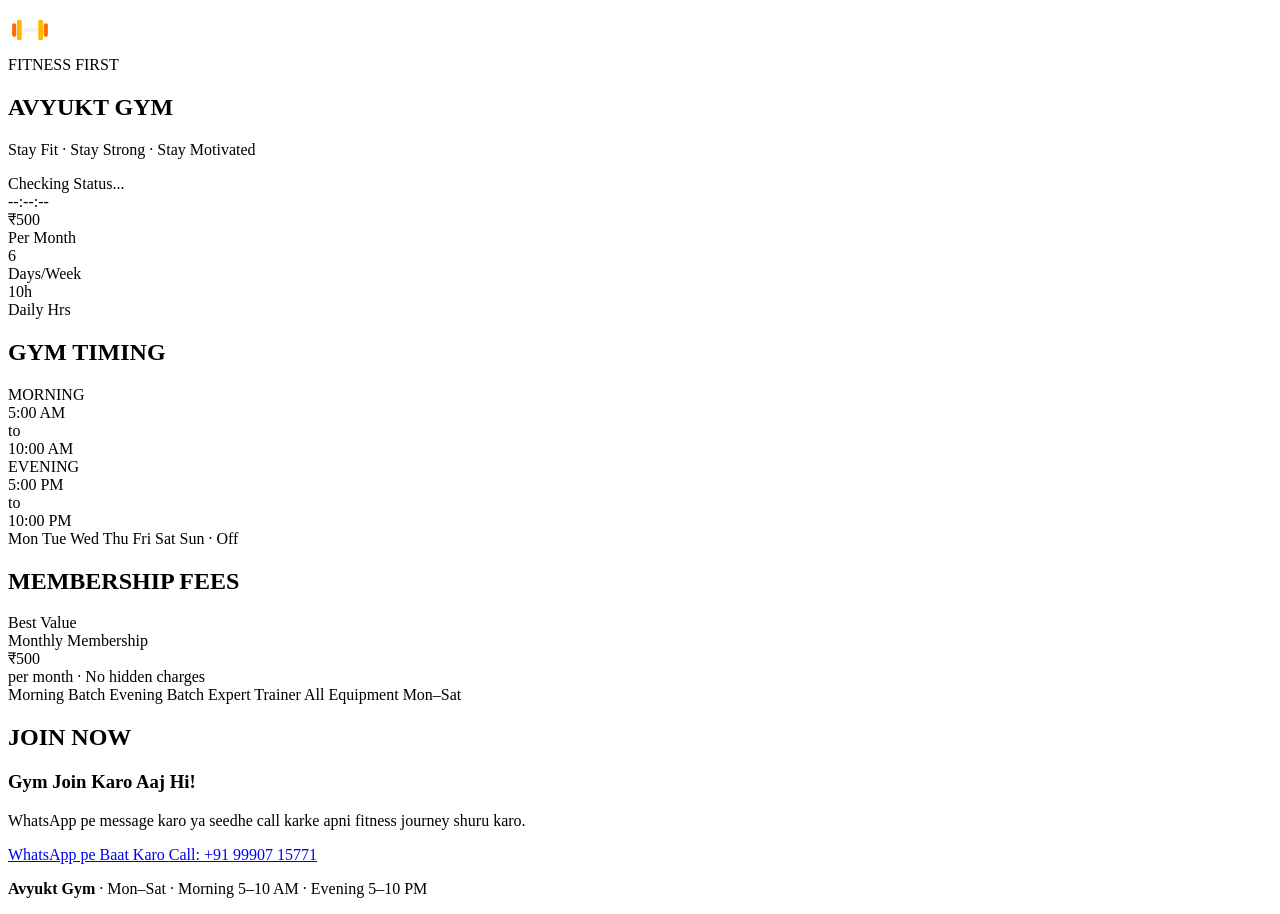
==== public/index.html @ fd51e1e1 "feat: add web showcase site Create a static showcase website for Avyukt Gym in the `public/` directo" ====
<!DOCTYPE html>
<html lang="hi">
<head>
  <meta charset="UTF-8" />
  <meta name="viewport" content="width=device-width, initial-scale=1.0, viewport-fit=cover" />
  <meta name="theme-color" content="#ff6b00" />
  <meta name="description" content="Avyukt Gym – Morning 5-10 AM & Evening 5-10 PM. ₹500/month. Monday to Saturday. Join on WhatsApp: 9990715771" />
  <meta property="og:title" content="Avyukt Gym" />
  <meta property="og:description" content="₹500/month | Morning & Evening Batches | Mon–Sat" />
  <title>Avyukt Gym</title>
  <link rel="preconnect" href="https://fonts.googleapis.com" />
  <link rel="preconnect" href="https://fonts.gstatic.com" crossorigin />
  <link href="https://fonts.googleapis.com/css2?family=Poppins:wght@400;500;600;700&family=Rajdhani:wght@600;700&display=swap" rel="stylesheet" />
  <link rel="stylesheet" href="/style.css" />
</head>
<body>
  <section class="hero" aria-label="Avyukt Gym Hero Section">
    <div class="hero-glow" aria-hidden="true"></div>
    <div class="hero-content">
      <div class="logo-ring" aria-hidden="true">
        <svg viewBox="0 0 64 64" width="44" height="44" fill="none" xmlns="http://www.w3.org/2000/svg">
          <rect x="6" y="22" width="6" height="20" rx="3" fill="#FF6B00" />
          <rect x="13" y="17" width="7" height="30" rx="3" fill="#FFB703" />
          <rect x="20" y="29" width="24" height="6" rx="2" fill="#F4F5F8" />
          <rect x="44" y="17" width="7" height="30" rx="3" fill="#FFB703" />
          <rect x="52" y="22" width="6" height="20" rx="3" fill="#FF6B00" />
        </svg>
      </div>

      <span class="hero-badge">FITNESS FIRST</span>

      <h1>
        AVYUKT
        <span>GYM</span>
      </h1>

      <p class="hero-tagline">Stay Fit · Stay Strong · Stay Motivated</p>

      <div id="gym-status" class="gym-status closed">Checking Status...</div>
      <span id="live-time">--:--:--</span>

      <div class="hero-stats">
        <div class="stat-item">
          <div class="stat-num">₹500</div>
          <div class="stat-label">Per Month</div>
        </div>
        <div class="stat-divider"></div>
        <div class="stat-item">
          <div class="stat-num">6</div>
          <div class="stat-label">Days/Week</div>
        </div>
        <div class="stat-divider"></div>
        <div class="stat-item">
          <div class="stat-num">10h</div>
          <div class="stat-label">Daily Hrs</div>
        </div>
      </div>
    </div>
  </section>

  <main class="main-content">
    <section class="section">
      <div class="section-header">
        <span class="section-dot"></span>
        <h2>GYM TIMING</h2>
      </div>

      <div class="timing-grid">
        <div class="card timing-card">
          <span class="session-pill morning">MORNING</span>
          <div class="time-range">5:00 AM</div>
          <div class="time-to">to</div>
          <div class="time-range">10:00 AM</div>
        </div>

        <div class="card timing-card">
          <span class="session-pill evening">EVENING</span>
          <div class="time-range">5:00 PM</div>
          <div class="time-to">to</div>
          <div class="time-range">10:00 PM</div>
        </div>
      </div>

      <div class="card days-card">
        <div class="days-row">
          <span class="day-chip open">Mon</span>
          <span class="day-chip open">Tue</span>
          <span class="day-chip open">Wed</span>
          <span class="day-chip open">Thu</span>
          <span class="day-chip open">Fri</span>
          <span class="day-chip open">Sat</span>
          <span class="day-chip closed">Sun · Off</span>
        </div>
      </div>
    </section>

    <section class="section">
      <div class="section-header">
        <span class="section-dot"></span>
        <h2>MEMBERSHIP FEES</h2>
      </div>

      <div class="card fees-card">
        <span class="fees-popular">Best Value</span>
        <div class="fees-label">Monthly Membership</div>
        <div class="fees-amount"><span class="fees-currency">₹</span>500</div>
        <div class="fees-period">per month · No hidden charges</div>
        <div class="fees-perks">
          <span class="perk-chip">Morning Batch</span>
          <span class="perk-chip">Evening Batch</span>
          <span class="perk-chip">Expert Trainer</span>
          <span class="perk-chip">All Equipment</span>
          <span class="perk-chip">Mon–Sat</span>
        </div>
      </div>
    </section>

    <section class="section">
      <div class="section-header">
        <span class="section-dot"></span>
        <h2>JOIN NOW</h2>
      </div>

      <div class="card join-card">
        <h3>Gym Join Karo Aaj Hi!</h3>
        <p>WhatsApp pe message karo ya seedhe call karke apni fitness journey shuru karo.</p>

        <div class="cta-group">
          <a
            id="whatsapp-join-btn"
            href="https://wa.me/919990715771?text=Namaste%20Sir%2C%20main%20Avyukt%20Gym%20join%20karna%20chahta%20hoon.%20Kripya%20details%20bataiye."
            target="_blank"
            rel="noopener noreferrer"
            class="btn-whatsapp"
          >
            WhatsApp pe Baat Karo
          </a>

          <a href="tel:+919990715771" class="btn-call">
            Call: +91 99907 15771
          </a>
        </div>
      </div>
    </section>
  </main>

  <footer class="footer">
    <p><strong>Avyukt Gym</strong> · Mon–Sat · Morning 5–10 AM · Evening 5–10 PM</p>
  </footer>

  <script src="/app.js"></script>
</body>
</html>
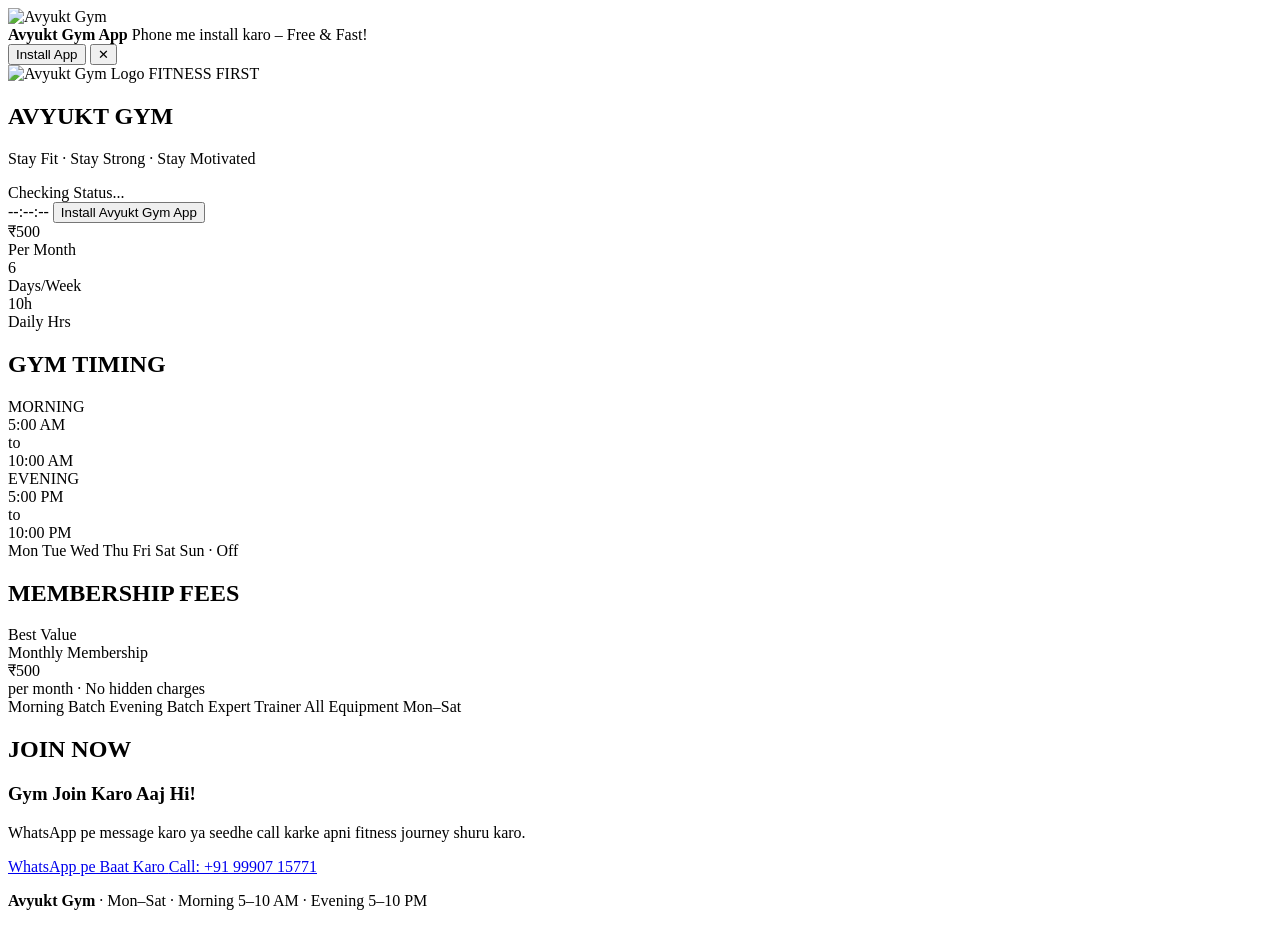
==== commit ed501520: "feat: add Progressive Web App (PWA) support Implemented manifest.json, service worker registration, " ====
--- a/public/index.html
+++ b/public/index.html
@@ -5,27 +5,40 @@
   <meta name="viewport" content="width=device-width, initial-scale=1.0, viewport-fit=cover" />
   <meta name="theme-color" content="#ff6b00" />
   <meta name="description" content="Avyukt Gym – Morning 5-10 AM & Evening 5-10 PM. ₹500/month. Monday to Saturday. Join on WhatsApp: 9990715771" />
+  <meta name="mobile-web-app-capable" content="yes" />
+  <meta name="apple-mobile-web-app-capable" content="yes" />
+  <meta name="apple-mobile-web-app-status-bar-style" content="black-translucent" />
+  <meta name="apple-mobile-web-app-title" content="Avyukt Gym" />
   <meta property="og:title" content="Avyukt Gym" />
   <meta property="og:description" content="₹500/month | Morning & Evening Batches | Mon–Sat" />
   <title>Avyukt Gym</title>
+
+  <link rel="manifest" href="/manifest.json" />
+  <link rel="apple-touch-icon" href="/apple-touch-icon.png" />
+  <link rel="icon" type="image/png" href="/icon-192.png" />
   <link rel="preconnect" href="https://fonts.googleapis.com" />
   <link rel="preconnect" href="https://fonts.gstatic.com" crossorigin />
   <link href="https://fonts.googleapis.com/css2?family=Poppins:wght@400;500;600;700&family=Rajdhani:wght@600;700&display=swap" rel="stylesheet" />
   <link rel="stylesheet" href="/style.css" />
 </head>
 <body>
+  <div id="install-banner" class="install-banner hidden" role="region" aria-label="Install Avyukt Gym App">
+    <div class="install-left">
+      <img src="/icon-192.png" alt="Avyukt Gym" class="install-icon" />
+      <div class="install-copy">
+        <strong>Avyukt Gym App</strong>
+        <span id="install-hint">Phone me install karo – Free &amp; Fast!</span>
+      </div>
+    </div>
+    <div class="install-actions">
+      <button id="install-btn" type="button" class="btn-install">Install App</button>
+      <button id="close-banner" type="button" class="btn-close" aria-label="Close">✕</button>
+    </div>
+  </div>
+
   <section class="hero" aria-label="Avyukt Gym Hero Section">
-    <div class="hero-glow" aria-hidden="true"></div>
     <div class="hero-content">
-      <div class="logo-ring" aria-hidden="true">
-        <svg viewBox="0 0 64 64" width="44" height="44" fill="none" xmlns="http://www.w3.org/2000/svg">
-          <rect x="6" y="22" width="6" height="20" rx="3" fill="#FF6B00" />
-          <rect x="13" y="17" width="7" height="30" rx="3" fill="#FFB703" />
-          <rect x="20" y="29" width="24" height="6" rx="2" fill="#F4F5F8" />
-          <rect x="44" y="17" width="7" height="30" rx="3" fill="#FFB703" />
-          <rect x="52" y="22" width="6" height="20" rx="3" fill="#FF6B00" />
-        </svg>
-      </div>
+      <img src="/icon-192.png" alt="Avyukt Gym Logo" class="hero-logo" />
 
       <span class="hero-badge">FITNESS FIRST</span>
 
@@ -38,6 +51,10 @@
 
       <div id="gym-status" class="gym-status closed">Checking Status...</div>
       <span id="live-time">--:--:--</span>
+
+      <button id="hero-install-btn" type="button" class="hero-install-btn hidden">
+        Install Avyukt Gym App
+      </button>
 
       <div class="hero-stats">
         <div class="stat-item">
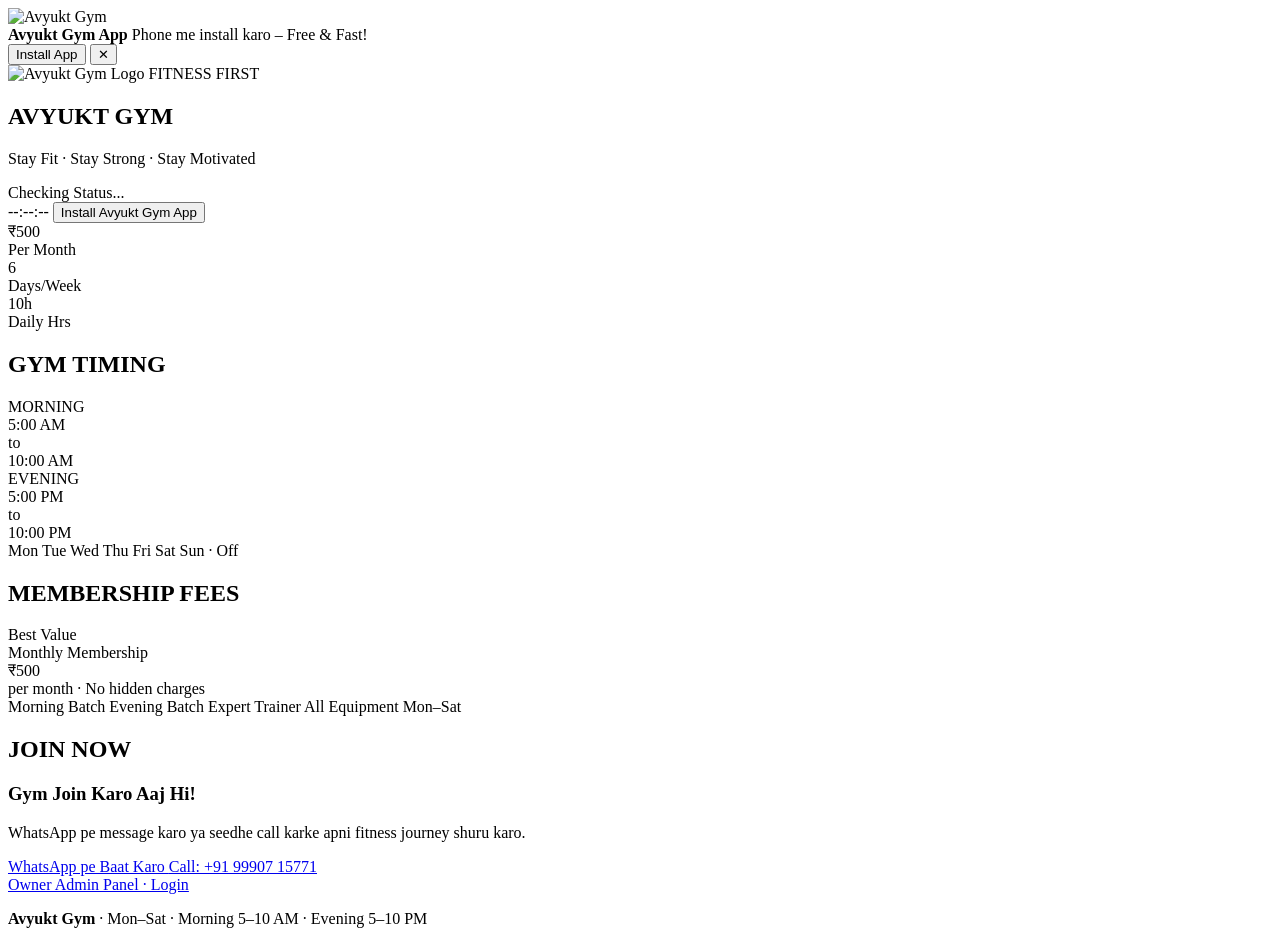
==== commit 0350f2a6: "feat: implement owner admin panel with authentication Add an admin dashboard with Firebase Google Au" ====
--- a/public/index.html
+++ b/public/index.html
@@ -159,6 +159,12 @@
         </div>
       </div>
     </section>
+
+    <section class="section admin-entry-section">
+      <a href="/admin.html" id="owner-admin-btn" class="btn-admin">
+        Owner Admin Panel · Login
+      </a>
+    </section>
   </main>
 
   <footer class="footer">
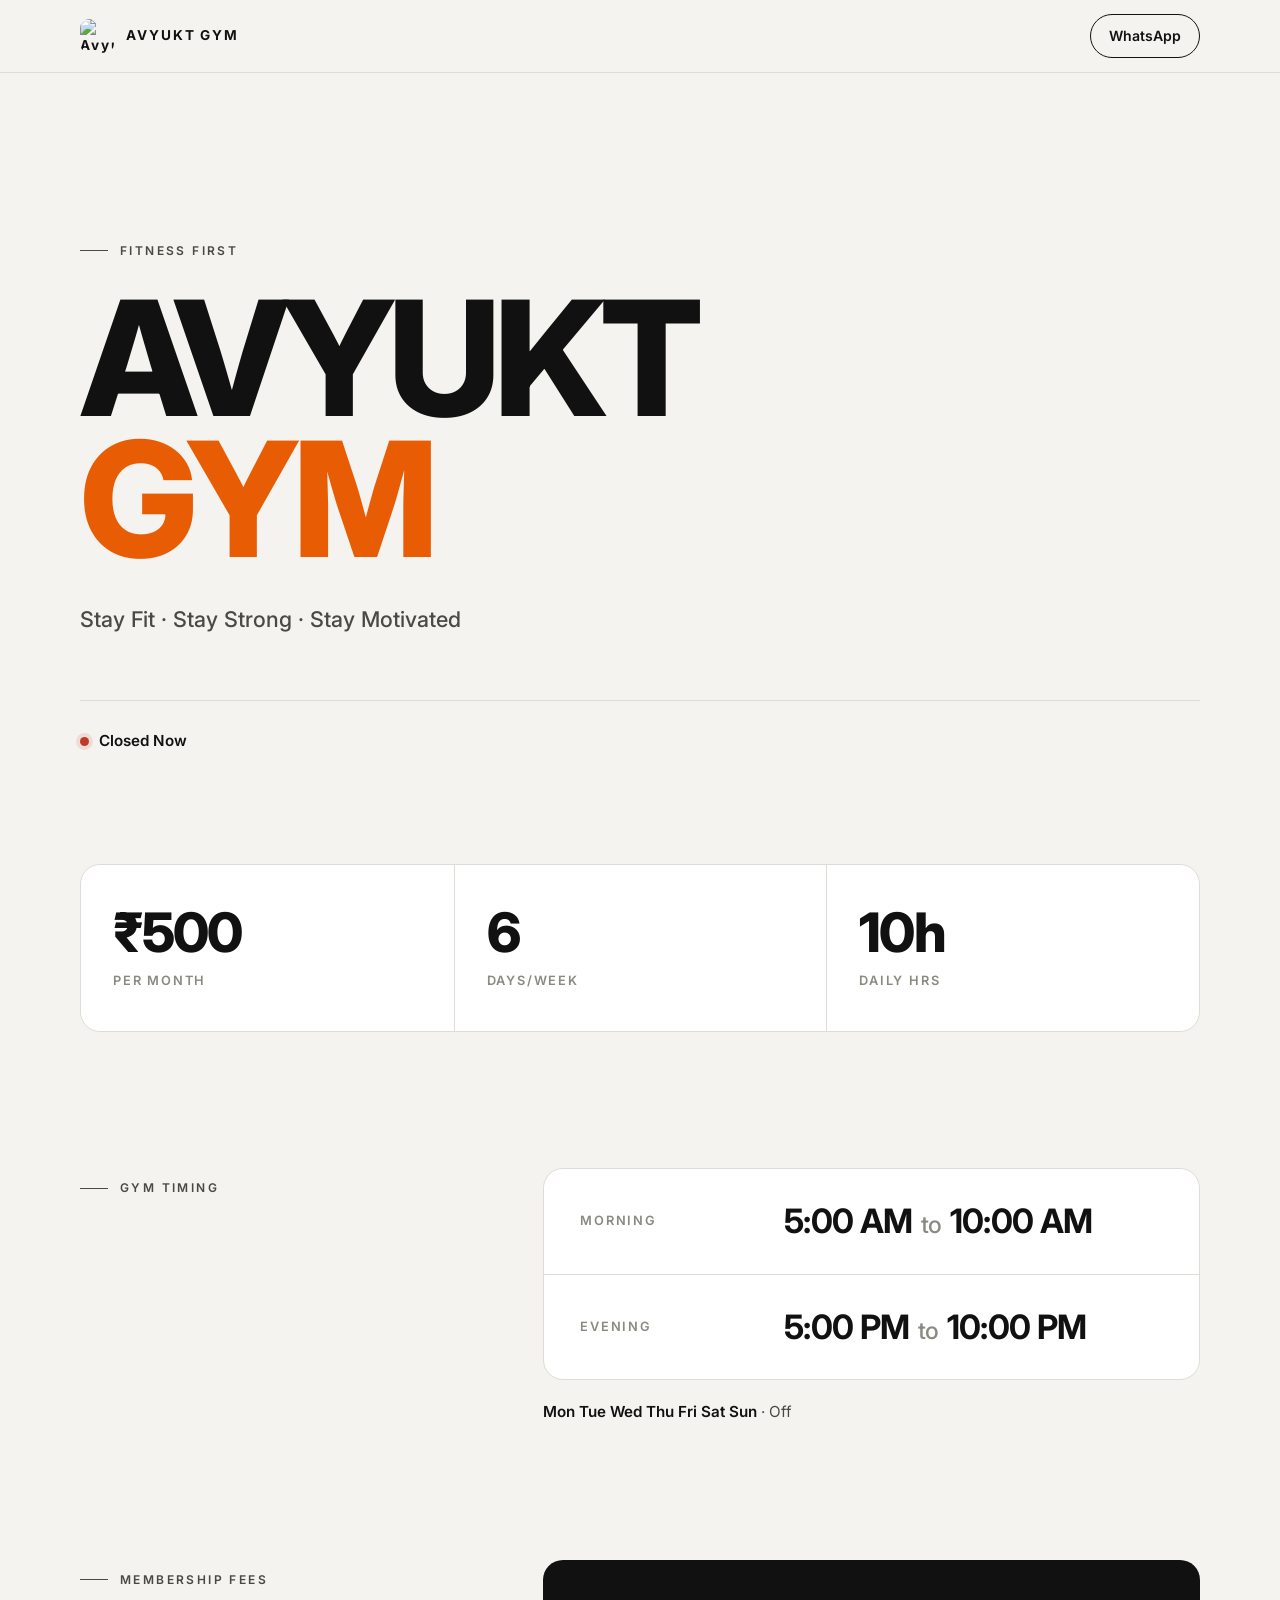
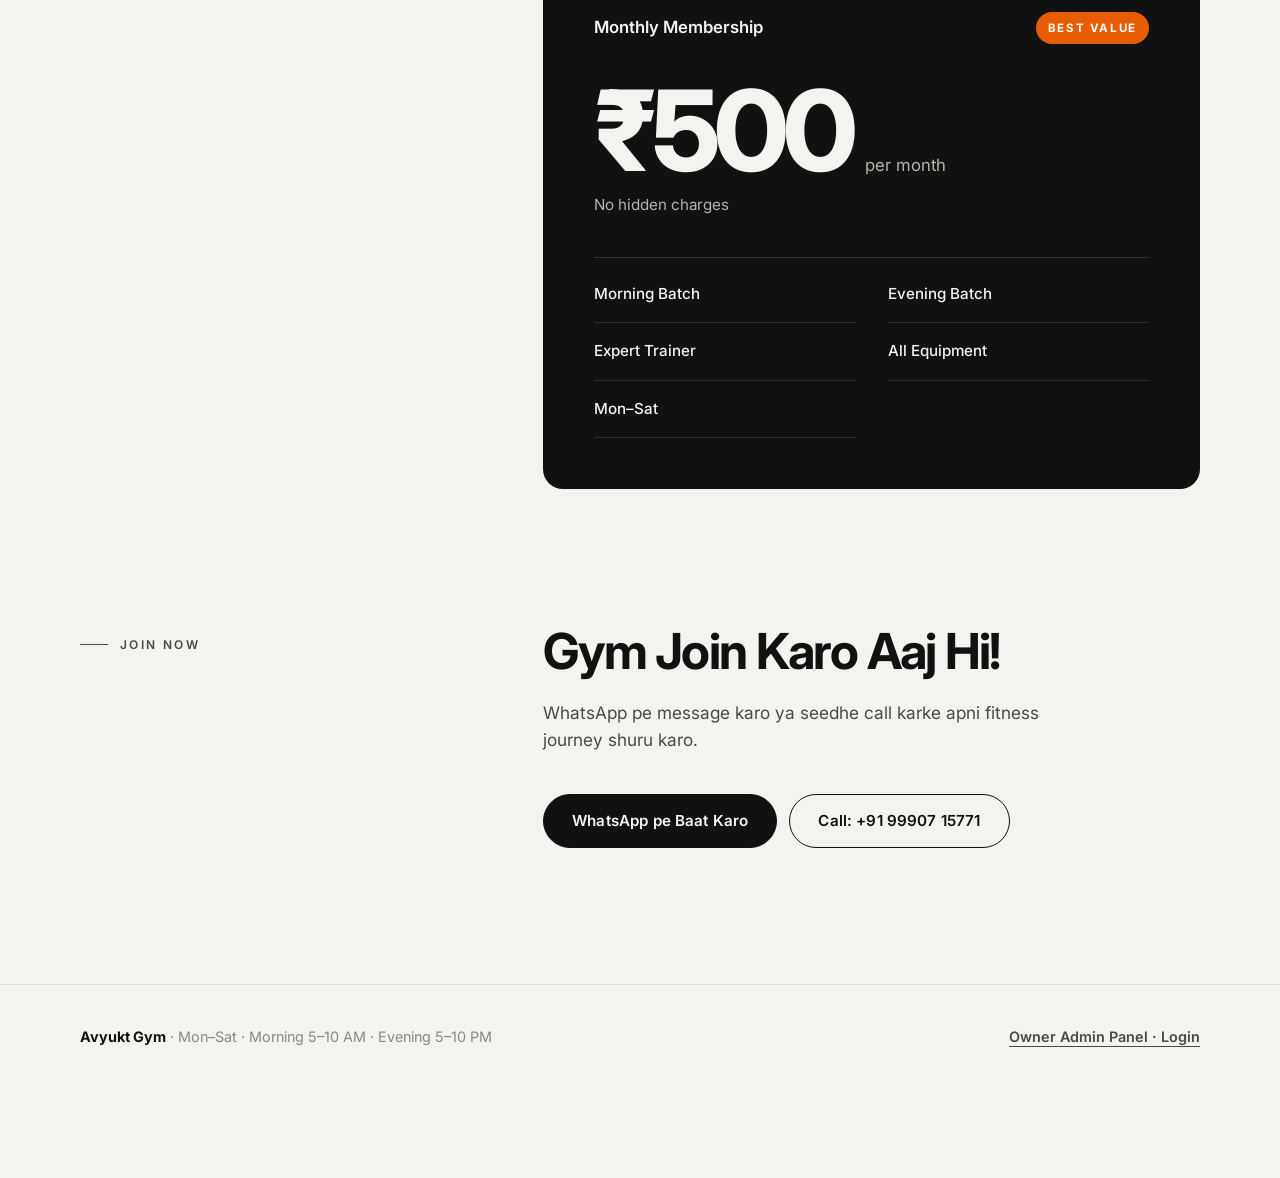
==== commit 991f5244: "refactor: switch to light theme and update typography Replace dark theme colors and Rajdhani font wi" ====
--- a/public/index.html
+++ b/public/index.html
@@ -1,176 +1,384 @@
 <!DOCTYPE html>
-<html lang="hi">
+<html lang="en">
 <head>
-  <meta charset="UTF-8" />
-  <meta name="viewport" content="width=device-width, initial-scale=1.0, viewport-fit=cover" />
-  <meta name="theme-color" content="#ff6b00" />
-  <meta name="description" content="Avyukt Gym – Morning 5-10 AM & Evening 5-10 PM. ₹500/month. Monday to Saturday. Join on WhatsApp: 9990715771" />
-  <meta name="mobile-web-app-capable" content="yes" />
-  <meta name="apple-mobile-web-app-capable" content="yes" />
-  <meta name="apple-mobile-web-app-status-bar-style" content="black-translucent" />
-  <meta name="apple-mobile-web-app-title" content="Avyukt Gym" />
-  <meta property="og:title" content="Avyukt Gym" />
-  <meta property="og:description" content="₹500/month | Morning & Evening Batches | Mon–Sat" />
-  <title>Avyukt Gym</title>
-
-  <link rel="manifest" href="/manifest.json" />
-  <link rel="apple-touch-icon" href="/apple-touch-icon.png" />
-  <link rel="icon" type="image/png" href="/icon-192.png" />
-  <link rel="preconnect" href="https://fonts.googleapis.com" />
-  <link rel="preconnect" href="https://fonts.gstatic.com" crossorigin />
-  <link href="https://fonts.googleapis.com/css2?family=Poppins:wght@400;500;600;700&family=Rajdhani:wght@600;700&display=swap" rel="stylesheet" />
-  <link rel="stylesheet" href="/style.css" />
+<meta charset="UTF-8" />
+<meta name="viewport" content="width=device-width, initial-scale=1.0, viewport-fit=cover" />
+<meta name="description" content="Avyukt Gym – Morning 5-10 AM & Evening 5-10 PM. ₹500/month. Monday to Saturday. Join on WhatsApp: 9990715771" />
+<meta name="theme-color" content="#f4f3ef" />
+<meta name="mobile-web-app-capable" content="yes" />
+<meta name="apple-mobile-web-app-capable" content="yes" />
+<meta name="apple-mobile-web-app-status-bar-style" content="default" />
+<meta name="apple-mobile-web-app-title" content="Avyukt Gym" />
+<meta property="og:title" content="Avyukt Gym" />
+<meta property="og:description" content="₹500/month | Morning & Evening Batches | Mon–Sat" />
+<link rel="manifest" href="/manifest.json" />
+<link rel="apple-touch-icon" href="/apple-touch-icon.png" />
+<link rel="icon" type="image/png" href="/icon-192.png" />
+<link rel="preconnect" href="https://fonts.googleapis.com" />
+<link rel="preconnect" href="https://fonts.gstatic.com" crossorigin />
+<link href="https://fonts.googleapis.com/css2?family=Inter:wght@400;500;600;700;800&display=swap" rel="stylesheet" />
+<title>Avyukt Gym</title>
+<style>
+  :root {
+    --paper: #f4f3ef;
+    --surface: #ffffff;
+    --ink: #111111;
+    --ink-2: #4a4944;
+    --ink-3: #8a8982;
+    --line: #dedcd5;
+    --accent: #e85d04;
+    --accent-ink: #ffffff;
+    --max: 1200px;
+    --pad: clamp(20px, 4vw, 40px);
+    --ease: cubic-bezier(.2,.7,.2,1);
+  }
+  *, *::before, *::after { box-sizing: border-box; margin: 0; padding: 0; }
+  html { -webkit-text-size-adjust: 100%; scroll-behavior: smooth; }
+  body {
+    font-family: "Inter", "Helvetica Neue", Arial, system-ui, sans-serif;
+    background: var(--paper); color: var(--ink);
+    font-size: 16px; line-height: 1.6;
+    -webkit-font-smoothing: antialiased; text-rendering: optimizeLegibility;
+    overflow-x: hidden;
+  }
+  a { color: inherit; text-decoration: none; }
+  img { display: block; max-width: 100%; }
+  :focus-visible { outline: 2px solid var(--accent); outline-offset: 3px; }
+  ::selection { background: var(--ink); color: var(--paper); }
+  .wrap { max-width: var(--max); margin: 0 auto; padding: 0 var(--pad); }
+
+  /* Header */
+  .top {
+    position: sticky; top: 0; z-index: 40;
+    background: rgba(244,243,239,.92); backdrop-filter: saturate(1.2) blur(10px);
+    border-bottom: 1px solid var(--line);
+  }
+  .top .wrap { display: flex; align-items: center; justify-content: space-between; height: 72px; }
+  .brand { display: flex; align-items: center; gap: 12px; font-weight: 700; font-size: .85rem; letter-spacing: .14em; }
+  .brand img { width: 34px; height: 34px; border-radius: 9px; }
+  .top-cta {
+    font-size: .88rem; font-weight: 600; padding: 10px 18px; border: 1px solid var(--ink); border-radius: 999px;
+    transition: background .25s var(--ease), color .25s var(--ease);
+  }
+  .top-cta:hover { background: var(--ink); color: var(--paper); }
+
+  /* Buttons */
+  .btn {
+    display: inline-flex; align-items: center; justify-content: center; gap: 10px;
+    min-height: 54px; padding: 0 28px; border-radius: 999px;
+    font: inherit; font-size: .95rem; font-weight: 600; letter-spacing: .01em; cursor: pointer;
+    border: 1px solid var(--ink); background: var(--ink); color: var(--paper);
+    transition: background .3s var(--ease), border-color .3s var(--ease), color .3s var(--ease), transform .3s var(--ease);
+  }
+  .btn:hover { background: var(--accent); border-color: var(--accent); color: var(--accent-ink); transform: translateY(-1px); }
+  .btn.ghost { background: transparent; color: var(--ink); }
+  .btn.ghost:hover { background: var(--ink); border-color: var(--ink); color: var(--paper); }
+  .btn[hidden] { display: none; }
+
+  /* Hero */
+  .hero { padding: clamp(88px, 14vw, 160px) 0 clamp(72px, 9vw, 110px); }
+  .eyebrow {
+    display: inline-flex; align-items: center; gap: 12px;
+    font-size: .75rem; font-weight: 600; letter-spacing: .2em; text-transform: uppercase; color: var(--ink-2);
+  }
+  .eyebrow::before { content: ""; width: 28px; height: 1px; background: var(--ink-2); }
+  .hero h1 {
+    margin-top: 28px;
+    font-size: clamp(3.6rem, 12.5vw, 10.5rem);
+    font-weight: 800; line-height: .88; letter-spacing: -.045em;
+  }
+  .hero h1 span { color: var(--accent); }
+  .tagline { margin-top: 32px; font-size: clamp(1.05rem, 1.8vw, 1.35rem); color: var(--ink-2); font-weight: 500; }
+  .hero-foot {
+    margin-top: 64px; display: flex; flex-wrap: wrap; gap: 24px; align-items: center; justify-content: space-between;
+    padding-top: 28px; border-top: 1px solid var(--line);
+  }
+  .status { display: inline-flex; align-items: center; gap: 10px; font-size: .95rem; font-weight: 600; }
+  .status i { width: 9px; height: 9px; border-radius: 50%; background: var(--ink-3); }
+  .status.open i { background: #1e9e55; box-shadow: 0 0 0 4px rgba(30,158,85,.14); }
+  .status.closed i { background: #c0392b; box-shadow: 0 0 0 4px rgba(192,57,43,.12); }
+
+  /* Stats */
+  .stats {
+    display: grid; grid-template-columns: repeat(3, 1fr);
+    background: var(--surface); border: 1px solid var(--line); border-radius: 20px;
+    overflow: hidden;
+  }
+  .stat { padding: 40px 32px; }
+  .stat + .stat { border-left: 1px solid var(--line); }
+  .stat .num { font-size: clamp(2.2rem, 4.6vw, 3.4rem); font-weight: 800; letter-spacing: -.035em; line-height: 1; }
+  .stat .label { margin-top: 12px; font-size: .8rem; font-weight: 600; color: var(--ink-3); text-transform: uppercase; letter-spacing: .14em; }
+
+  /* Sections */
+  section.block { padding: clamp(88px, 11vw, 136px) 0; }
+  .split { display: grid; grid-template-columns: 1fr 1.7fr; gap: clamp(32px, 6vw, 96px); align-items: start; }
+  .split .eyebrow { margin-top: 10px; }
+  .block h2 { font-size: clamp(2rem, 4.4vw, 3.1rem); font-weight: 700; letter-spacing: -.035em; line-height: 1.08; }
+
+  /* Timing */
+  .timing { background: var(--surface); border: 1px solid var(--line); border-radius: 20px; overflow: hidden; }
+  .slot { display: grid; grid-template-columns: 180px 1fr; align-items: center; gap: 24px; padding: 32px 36px; }
+  .slot + .slot { border-top: 1px solid var(--line); }
+  .slot .name { font-size: .8rem; font-weight: 600; letter-spacing: .14em; text-transform: uppercase; color: var(--ink-3); }
+  .slot .hours { font-size: clamp(1.5rem, 3vw, 2.1rem); font-weight: 700; letter-spacing: -.02em; line-height: 1.2; }
+  .slot .hours em { font-style: normal; font-weight: 500; color: var(--ink-3); font-size: .7em; margin: 0 .35em; }
+  .days { margin-top: 20px; font-size: .95rem; color: var(--ink-2); }
+  .days strong { color: var(--ink); font-weight: 600; }
+
+  /* Pricing */
+  .price {
+    background: var(--ink); color: var(--paper); border-radius: 20px; padding: clamp(32px, 4vw, 52px);
+  }
+  .price .row { display: flex; justify-content: space-between; align-items: center; gap: 16px; flex-wrap: wrap; }
+  .price h3 { font-size: 1.05rem; font-weight: 600; }
+  .price .best {
+    font-size: .72rem; font-weight: 700; letter-spacing: .14em; text-transform: uppercase;
+    padding: 7px 12px; border-radius: 999px; background: var(--accent); color: var(--accent-ink);
+  }
+  .amount { margin-top: 36px; display: flex; align-items: baseline; gap: 14px; flex-wrap: wrap; }
+  .amount strong { font-size: clamp(4.2rem, 10vw, 7rem); font-weight: 800; letter-spacing: -.05em; line-height: .9; }
+  .amount span { font-size: 1.05rem; color: #b5b3ab; }
+  .note { margin-top: 12px; color: #b5b3ab; font-size: .95rem; }
+  .features {
+    margin-top: 40px; display: grid; grid-template-columns: 1fr 1fr; gap: 0 32px;
+    border-top: 1px solid #333; padding-top: 8px;
+  }
+  .features div { padding: 16px 0; border-bottom: 1px solid #2b2b2b; font-size: .95rem; font-weight: 500; }
+
+  /* Join */
+  .join-lead { margin-top: 20px; font-size: 1.08rem; color: var(--ink-2); max-width: 520px; }
+  .join-row { display: flex; flex-wrap: wrap; gap: 12px; margin-top: 40px; }
+
+  /* Install card */
+  .install {
+    display: none; margin-top: 64px; padding: 26px 32px; border-radius: 20px;
+    background: var(--surface); border: 1px solid var(--line);
+    align-items: center; justify-content: space-between; gap: 20px; flex-wrap: wrap;
+  }
+  .install.show { display: flex; }
+  .install strong { font-size: 1rem; }
+  .install small { display: block; margin-top: 2px; color: var(--ink-3); font-size: .9rem; }
+
+  /* Footer */
+  footer { padding: 40px 0 130px; border-top: 1px solid var(--line); }
+  footer .wrap { display: flex; justify-content: space-between; align-items: center; flex-wrap: wrap; gap: 14px; font-size: .9rem; color: var(--ink-3); }
+  footer strong { color: var(--ink); font-weight: 700; }
+  footer a { font-weight: 600; color: var(--ink-2); text-decoration: underline; text-underline-offset: 4px; }
+  footer a:hover { color: var(--accent); }
+
+  /* Mobile bottom CTA */
+  .mobile-cta {
+    display: none; position: fixed; left: 0; right: 0; bottom: 0; z-index: 50;
+    padding: 12px var(--pad) calc(12px + env(safe-area-inset-bottom, 0px));
+    background: rgba(244,243,239,.95); backdrop-filter: blur(10px); border-top: 1px solid var(--line);
+  }
+  .mobile-cta .btn { width: 100%; }
+
+  /* Reveal */
+  .rv { opacity: 0; transform: translateY(20px); transition: opacity .8s var(--ease), transform .8s var(--ease); }
+  .rv.in { opacity: 1; transform: none; }
+  .rv.d1 { transition-delay: .08s; }
+  .rv.d2 { transition-delay: .16s; }
+
+  /* Responsive */
+  @media (max-width: 860px) {
+    .split { grid-template-columns: 1fr; gap: 28px; }
+    .slot { grid-template-columns: 1fr; gap: 8px; padding: 28px; }
+  }
+  @media (max-width: 640px) {
+    .top .wrap { height: 64px; }
+    .stats { grid-template-columns: 1fr; }
+    .stat { padding: 26px 24px; display: flex; align-items: baseline; justify-content: space-between; }
+    .stat + .stat { border-left: 0; border-top: 1px solid var(--line); }
+    .stat .label { margin-top: 0; }
+    .features { grid-template-columns: 1fr; }
+    .join-row .btn { flex: 1 1 100%; }
+    .hero-foot .btn { width: 100%; }
+    .mobile-cta { display: block; }
+    footer { padding-bottom: 140px; }
+  }
+  @media (prefers-reduced-motion: reduce) {
+    html { scroll-behavior: auto; }
+    .rv { opacity: 1; transform: none; transition: none; }
+  }
+</style>
 </head>
 <body>
-  <div id="install-banner" class="install-banner hidden" role="region" aria-label="Install Avyukt Gym App">
-    <div class="install-left">
-      <img src="/icon-192.png" alt="Avyukt Gym" class="install-icon" />
-      <div class="install-copy">
+
+<header class="top">
+  <div class="wrap">
+    <div class="brand">
+      <img src="/icon-192.png" alt="Avyukt Gym" width="34" height="34" />
+      AVYUKT GYM
+    </div>
+    <a class="top-cta" href="https://wa.me/919990715771?text=Namaste%20Sir%2C%20main%20Avyukt%20Gym%20join%20karna%20chahta%20hoon.%20Kripya%20details%20bataiye." target="_blank" rel="noopener">WhatsApp</a>
+  </div>
+</header>
+
+<main>
+  <section class="hero">
+    <div class="wrap">
+      <div class="eyebrow rv">FITNESS FIRST</div>
+      <h1 class="rv d1">AVYUKT<br /><span>GYM</span></h1>
+      <p class="tagline rv d2">Stay Fit · Stay Strong · Stay Motivated</p>
+
+      <div class="hero-foot rv d2">
+        <div class="status" id="status" role="status" aria-live="polite"><i></i><span>Checking Status...</span></div>
+        <button class="btn" id="installBtn" hidden>Install Avyukt Gym App</button>
+      </div>
+    </div>
+  </section>
+
+  <div class="wrap">
+    <div class="stats rv">
+      <div class="stat"><div class="num">₹500</div><div class="label">Per Month</div></div>
+      <div class="stat"><div class="num">6</div><div class="label">Days/Week</div></div>
+      <div class="stat"><div class="num">10h</div><div class="label">Daily Hrs</div></div>
+    </div>
+  </div>
+
+  <section class="block">
+    <div class="wrap split">
+      <div class="rv">
+        <div class="eyebrow">GYM TIMING</div>
+      </div>
+      <div class="rv d1">
+        <div class="timing">
+          <div class="slot">
+            <div class="name">Morning</div>
+            <div class="hours">5:00 AM<em>to</em>10:00 AM</div>
+          </div>
+          <div class="slot">
+            <div class="name">Evening</div>
+            <div class="hours">5:00 PM<em>to</em>10:00 PM</div>
+          </div>
+        </div>
+        <p class="days"><strong>Mon Tue Wed Thu Fri Sat Sun</strong> · Off</p>
+      </div>
+    </div>
+  </section>
+
+  <section class="block" style="padding-top:0">
+    <div class="wrap split">
+      <div class="rv">
+        <div class="eyebrow">MEMBERSHIP FEES</div>
+      </div>
+      <div class="rv d1">
+        <div class="price">
+          <div class="row">
+            <h3>Monthly Membership</h3>
+            <span class="best">Best Value</span>
+          </div>
+          <div class="amount"><strong>₹500</strong><span>per month</span></div>
+          <p class="note">No hidden charges</p>
+          <div class="features">
+            <div>Morning Batch</div>
+            <div>Evening Batch</div>
+            <div>Expert Trainer</div>
+            <div>All Equipment</div>
+            <div>Mon–Sat</div>
+          </div>
+        </div>
+      </div>
+    </div>
+  </section>
+
+  <section class="block" style="padding-top:0">
+    <div class="wrap split">
+      <div class="rv">
+        <div class="eyebrow">JOIN NOW</div>
+      </div>
+      <div class="rv d1">
+        <h2>Gym Join Karo Aaj Hi!</h2>
+        <p class="join-lead">WhatsApp pe message karo ya seedhe call karke apni fitness journey shuru karo.</p>
+        <div class="join-row">
+          <a class="btn" href="https://wa.me/919990715771?text=Namaste%20Sir%2C%20main%20Avyukt%20Gym%20join%20karna%20chahta%20hoon.%20Kripya%20details%20bataiye." target="_blank" rel="noopener">WhatsApp pe Baat Karo</a>
+          <a class="btn ghost" href="tel:+919990715771">Call: +91 99907 15771</a>
+        </div>
+      </div>
+    </div>
+  </section>
+
+  <div class="wrap">
+    <div class="install" id="installCard">
+      <div>
         <strong>Avyukt Gym App</strong>
-        <span id="install-hint">Phone me install karo – Free &amp; Fast!</span>
-      </div>
-    </div>
-    <div class="install-actions">
-      <button id="install-btn" type="button" class="btn-install">Install App</button>
-      <button id="close-banner" type="button" class="btn-close" aria-label="Close">✕</button>
+        <small>Phone me install karo – Free &amp; Fast!</small>
+      </div>
+      <button class="btn" id="installCardBtn">Install App</button>
     </div>
   </div>
-
-  <section class="hero" aria-label="Avyukt Gym Hero Section">
-    <div class="hero-content">
-      <img src="/icon-192.png" alt="Avyukt Gym Logo" class="hero-logo" />
-
-      <span class="hero-badge">FITNESS FIRST</span>
-
-      <h1>
-        AVYUKT
-        <span>GYM</span>
-      </h1>
-
-      <p class="hero-tagline">Stay Fit · Stay Strong · Stay Motivated</p>
-
-      <div id="gym-status" class="gym-status closed">Checking Status...</div>
-      <span id="live-time">--:--:--</span>
-
-      <button id="hero-install-btn" type="button" class="hero-install-btn hidden">
-        Install Avyukt Gym App
-      </button>
-
-      <div class="hero-stats">
-        <div class="stat-item">
-          <div class="stat-num">₹500</div>
-          <div class="stat-label">Per Month</div>
-        </div>
-        <div class="stat-divider"></div>
-        <div class="stat-item">
-          <div class="stat-num">6</div>
-          <div class="stat-label">Days/Week</div>
-        </div>
-        <div class="stat-divider"></div>
-        <div class="stat-item">
-          <div class="stat-num">10h</div>
-          <div class="stat-label">Daily Hrs</div>
-        </div>
-      </div>
-    </div>
-  </section>
-
-  <main class="main-content">
-    <section class="section">
-      <div class="section-header">
-        <span class="section-dot"></span>
-        <h2>GYM TIMING</h2>
-      </div>
-
-      <div class="timing-grid">
-        <div class="card timing-card">
-          <span class="session-pill morning">MORNING</span>
-          <div class="time-range">5:00 AM</div>
-          <div class="time-to">to</div>
-          <div class="time-range">10:00 AM</div>
-        </div>
-
-        <div class="card timing-card">
-          <span class="session-pill evening">EVENING</span>
-          <div class="time-range">5:00 PM</div>
-          <div class="time-to">to</div>
-          <div class="time-range">10:00 PM</div>
-        </div>
-      </div>
-
-      <div class="card days-card">
-        <div class="days-row">
-          <span class="day-chip open">Mon</span>
-          <span class="day-chip open">Tue</span>
-          <span class="day-chip open">Wed</span>
-          <span class="day-chip open">Thu</span>
-          <span class="day-chip open">Fri</span>
-          <span class="day-chip open">Sat</span>
-          <span class="day-chip closed">Sun · Off</span>
-        </div>
-      </div>
-    </section>
-
-    <section class="section">
-      <div class="section-header">
-        <span class="section-dot"></span>
-        <h2>MEMBERSHIP FEES</h2>
-      </div>
-
-      <div class="card fees-card">
-        <span class="fees-popular">Best Value</span>
-        <div class="fees-label">Monthly Membership</div>
-        <div class="fees-amount"><span class="fees-currency">₹</span>500</div>
-        <div class="fees-period">per month · No hidden charges</div>
-        <div class="fees-perks">
-          <span class="perk-chip">Morning Batch</span>
-          <span class="perk-chip">Evening Batch</span>
-          <span class="perk-chip">Expert Trainer</span>
-          <span class="perk-chip">All Equipment</span>
-          <span class="perk-chip">Mon–Sat</span>
-        </div>
-      </div>
-    </section>
-
-    <section class="section">
-      <div class="section-header">
-        <span class="section-dot"></span>
-        <h2>JOIN NOW</h2>
-      </div>
-
-      <div class="card join-card">
-        <h3>Gym Join Karo Aaj Hi!</h3>
-        <p>WhatsApp pe message karo ya seedhe call karke apni fitness journey shuru karo.</p>
-
-        <div class="cta-group">
-          <a
-            id="whatsapp-join-btn"
-            href="https://wa.me/919990715771?text=Namaste%20Sir%2C%20main%20Avyukt%20Gym%20join%20karna%20chahta%20hoon.%20Kripya%20details%20bataiye."
-            target="_blank"
-            rel="noopener noreferrer"
-            class="btn-whatsapp"
-          >
-            WhatsApp pe Baat Karo
-          </a>
-
-          <a href="tel:+919990715771" class="btn-call">
-            Call: +91 99907 15771
-          </a>
-        </div>
-      </div>
-    </section>
-
-    <section class="section admin-entry-section">
-      <a href="/admin.html" id="owner-admin-btn" class="btn-admin">
-        Owner Admin Panel · Login
-      </a>
-    </section>
-  </main>
-
-  <footer class="footer">
-    <p><strong>Avyukt Gym</strong> · Mon–Sat · Morning 5–10 AM · Evening 5–10 PM</p>
-  </footer>
-
-  <script src="/app.js"></script>
+</main>
+
+<footer>
+  <div class="wrap">
+    <span><strong>Avyukt Gym</strong> · Mon–Sat · Morning 5–10 AM · Evening 5–10 PM</span>
+    <a href="/admin.html">Owner Admin Panel · Login</a>
+  </div>
+</footer>
+
+<div class="mobile-cta">
+  <a class="btn" href="https://wa.me/919990715771?text=Namaste%20Sir%2C%20main%20Avyukt%20Gym%20join%20karna%20chahta%20hoon.%20Kripya%20details%20bataiye." target="_blank" rel="noopener">WhatsApp pe Join Karo</a>
+</div>
+
+<script>
+  // Live status: Mon–Sat, 05:00–10:00 and 17:00–22:00 IST
+  (function () {
+    const el = document.getElementById("status");
+    const label = el.querySelector("span");
+    function update() {
+      const ist = new Date(new Date().toLocaleString("en-US", { timeZone: "Asia/Kolkata" }));
+      const day = ist.getDay();
+      const mins = ist.getHours() * 60 + ist.getMinutes();
+      const open = day !== 0 && ((mins >= 300 && mins < 600) || (mins >= 1020 && mins < 1320));
+      el.className = "status " + (open ? "open" : "closed");
+      label.textContent = open ? "Open Now" : "Closed Now";
+    }
+    update();
+    setInterval(update, 60000);
+  })();
+
+  // Service worker for PWA installability & offline cache
+  if ("serviceWorker" in navigator) {
+    window.addEventListener("load", () => {
+      navigator.serviceWorker.register("/sw.js").catch(() => {});
+    });
+  }
+
+  // PWA install prompt
+  let deferredPrompt = null;
+  const installBtn = document.getElementById("installBtn");
+  const installCard = document.getElementById("installCard");
+  const installCardBtn = document.getElementById("installCardBtn");
+  window.addEventListener("beforeinstallprompt", (e) => {
+    e.preventDefault();
+    deferredPrompt = e;
+    installBtn.hidden = false;
+    installCard.classList.add("show");
+  });
+  window.addEventListener("appinstalled", () => {
+    deferredPrompt = null;
+    installBtn.hidden = true;
+    installCard.classList.remove("show");
+  });
+  async function doInstall() {
+    if (!deferredPrompt) return;
+    deferredPrompt.prompt();
+    await deferredPrompt.userChoice;
+    deferredPrompt = null;
+    installBtn.hidden = true;
+    installCard.classList.remove("show");
+  }
+  installBtn.addEventListener("click", doInstall);
+  installCardBtn.addEventListener("click", doInstall);
+
+  // Reveal on scroll
+  const io = new IntersectionObserver((entries) => {
+    entries.forEach((e) => {
+      if (e.isIntersecting) { e.target.classList.add("in"); io.unobserve(e.target); }
+    });
+  }, { threshold: 0.12 });
+  document.querySelectorAll(".rv").forEach((el) => io.observe(el));
+</script>
 </body>
 </html>
